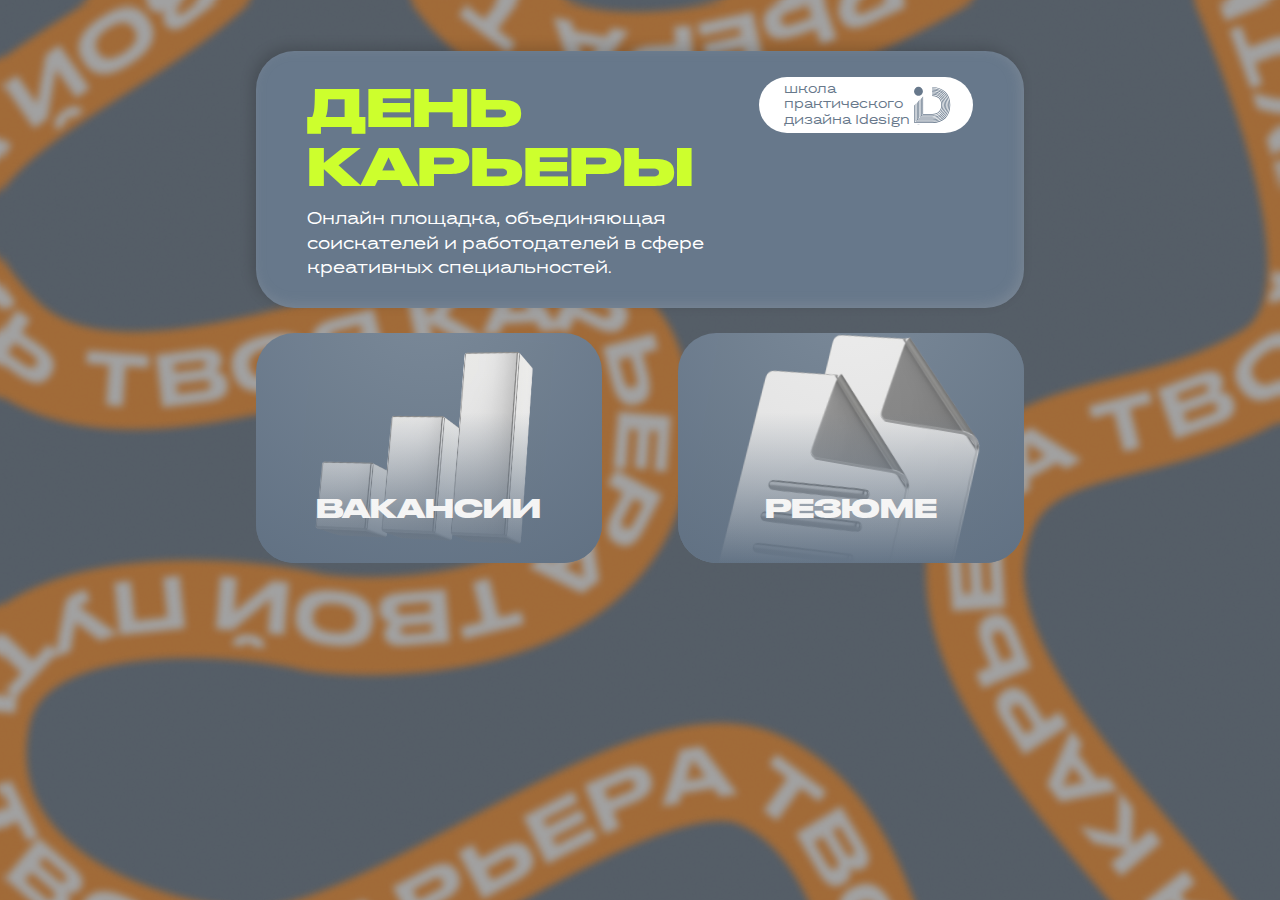
==== index.html @ d27555ba "first_push" ====
<!DOCTYPE html>
<html lang="en">
  <head>
    <meta charset="UTF-8" />
    <meta name="viewport" content="width=device-width, initial-scale=1.0" />
    <title>ДЕНЬ КАРЬЕРЫ</title>
    <link rel="stylesheet" href="style/style.css" />
    <script src="javascript/animation.js"></script>
  </head>
  <body>
    <div class="title-box">
      <div class="header">ДЕНЬ </br> КАРЬЕРЫ</div>
      <p>
        Онлайн площадка, объединяющая соискателей и работодателей в сфере креативных специальностей.
      </p>
      <nav>
        <a href="index.html"></a>
        <p>
          школа <br>
          практического <br>
          дизайна Idesign
        </p>
        <div class="logo"></div>
      </nav>
    </div>
    <div class="vacancy menu-card">
      <img src="img/vacancy.jpg" alt="">
      <div class="menu-card-title">ВАКАНСИИ</div>
      <div class="glow"></div>
      <a href="vacancy.html"></a>
    </div>
    <div class="cv menu-card"> <img src="img/cv.jpg" alt="">
      <div class="menu-card-title">РЕЗЮМЕ</div>
      <div class="glow"></div>
      <a href="cv.html"></a>
  </body>
</html>
---- style/style.css ----
@import 'reset.css';
@import 'fonts.css';
@import 'layout.css';
@import 'animation.css';
@import 'adaptive.css';
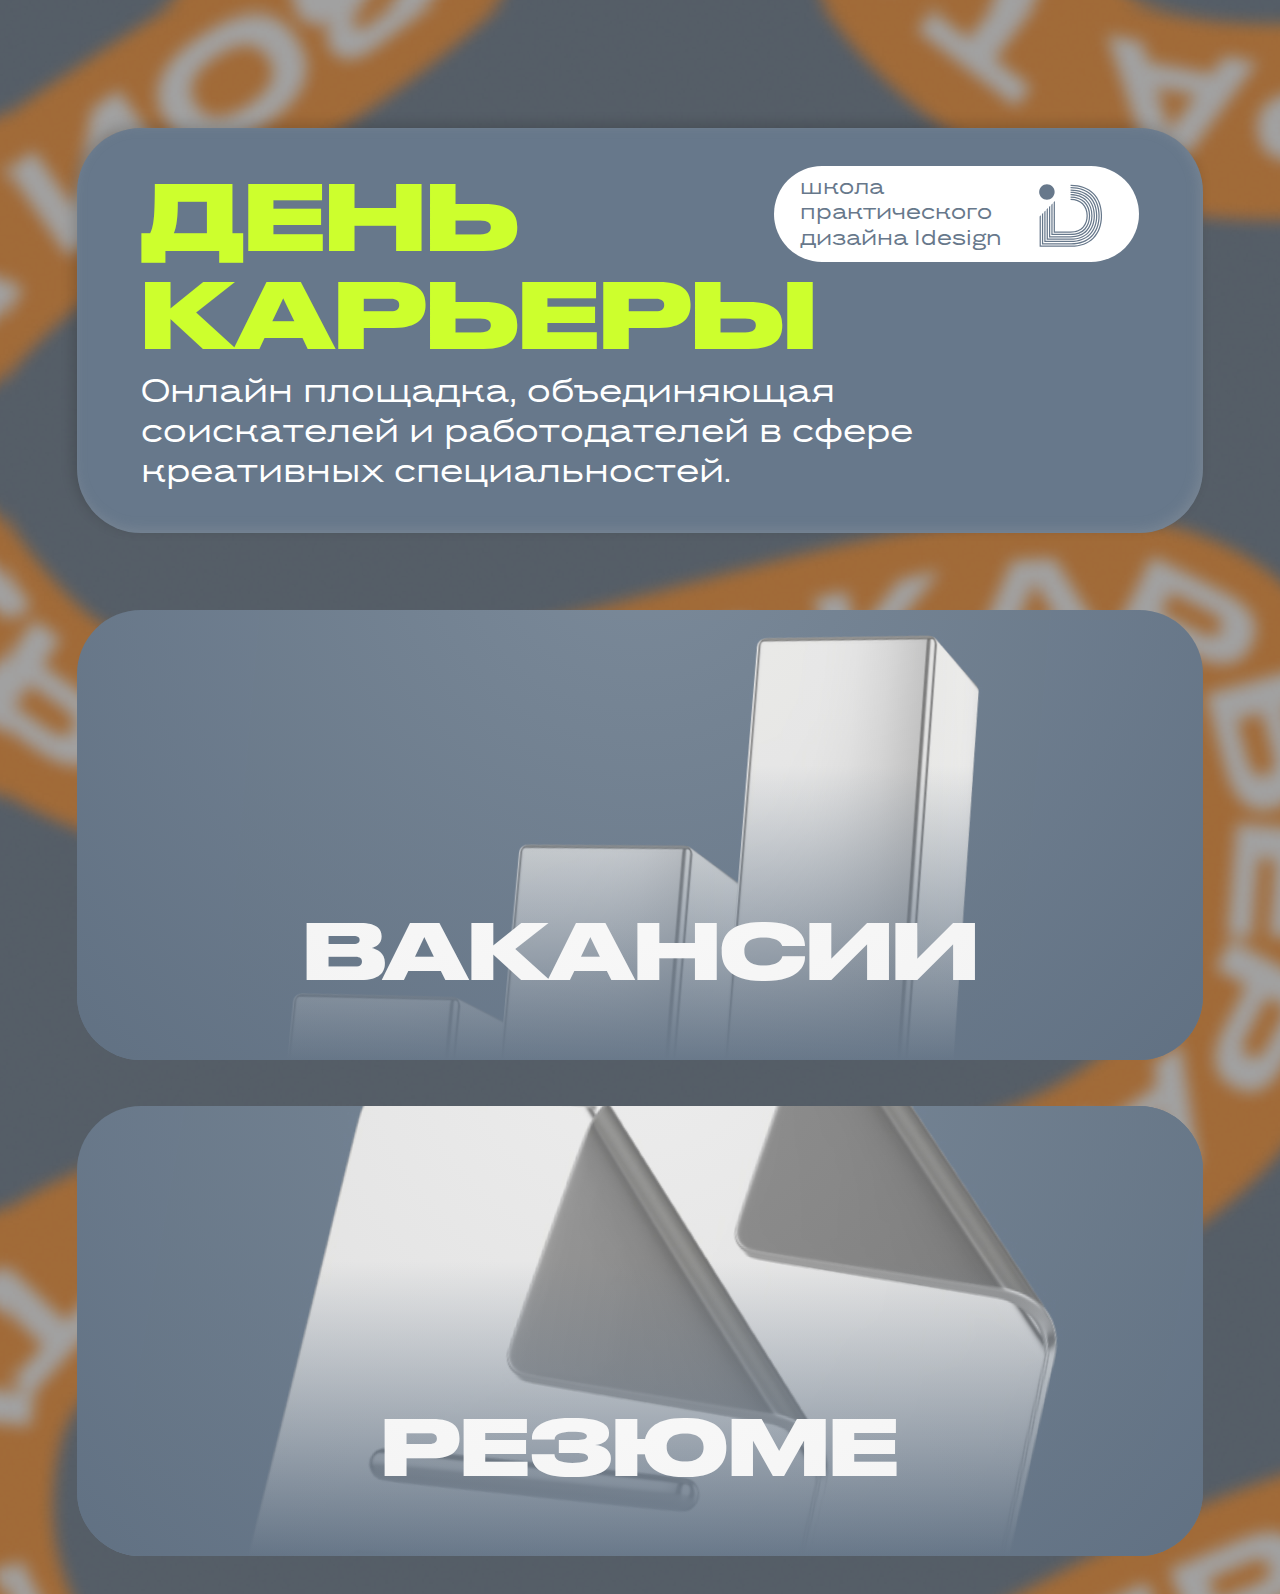
==== commit 510d6399: "added_adaptives" ====
--- a/index.html
+++ b/index.html
@@ -5,6 +5,7 @@
     <meta name="viewport" content="width=device-width, initial-scale=1.0" />
     <title>ДЕНЬ КАРЬЕРЫ</title>
     <link rel="stylesheet" href="style/style.css" />
+    <link rel="shortcut icon" href="./img/favicon.ico" type="image/x-icon">
     <script src="javascript/animation.js"></script>
   </head>
   <body>
